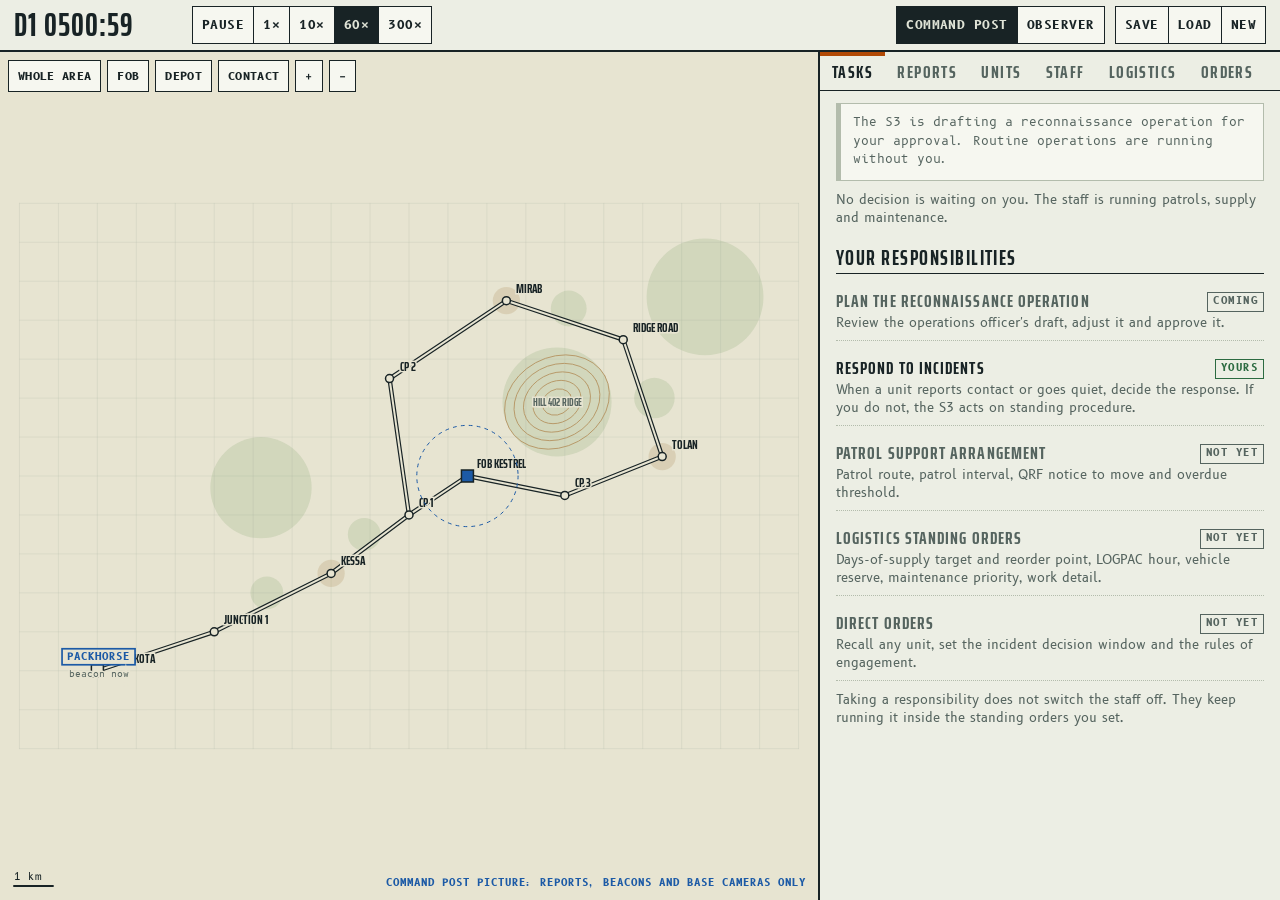
==== index.html @ e35bdf73 "Add command and observer interfaces, doctrine notes and run instructions One canvas map drawn either" ====
<!DOCTYPE html>
<html lang="en" data-phase="day">
<head>
<meta charset="utf-8">
<meta name="viewport" content="width=device-width, initial-scale=1">
<title>FOB Manager</title>
<link rel="preconnect" href="https://fonts.googleapis.com">
<link href="https://fonts.googleapis.com/css2?family=B612:wght@400;700&amp;family=B612+Mono:wght@400;700&amp;family=Saira+Extra+Condensed:wght@500;700&amp;display=swap" rel="stylesheet">
<!--CSS--><link rel="stylesheet" href="src/ui/style.css"><!--/CSS-->
</head>
<body data-mode="command">
<header id="top">
  <div id="clock">D1 0500:00</div>
  <div class="seg" id="speed" role="group" aria-label="Clock speed">
    <button data-a="speed:0" data-v="0" aria-pressed="false">Pause</button><button data-a="speed:1" data-v="1" aria-pressed="false" title="Real time">1×</button><button data-a="speed:10" data-v="10" aria-pressed="false">10×</button><button data-a="speed:60" data-v="60" aria-pressed="true" title="One minute per second">60×</button><button data-a="speed:300" data-v="300" aria-pressed="false" title="Five minutes per second">300×</button>
  </div>
  <span class="sp"></span>
  <div class="seg" id="mode" role="group" aria-label="View">
    <button data-a="mode:command" data-v="command" aria-pressed="true" title="What the command post knows">Command post</button><button data-a="mode:observer" data-v="observer" aria-pressed="false" title="Developer view of the true world">Observer</button>
  </div>
  <div class="seg" role="group" aria-label="Scenario"><button data-a="save">Save</button><button data-a="load">Load</button><button data-a="new">New</button></div>
</header>
<main id="main">
  <section id="mapPane" aria-label="Map">
    <canvas id="map" aria-label="Map of the area of operations"></canvas>
    <div id="mapBar"><button class="btn sm" data-a="jump:ao">Whole area</button><button class="btn sm" data-a="jump:fob">FOB</button><button class="btn sm" data-a="jump:depot">Depot</button><button class="btn sm" data-a="jump:fight">Contact</button><button class="btn sm" data-a="zoom:1.5" aria-label="Zoom in">+</button><button class="btn sm" data-a="zoom:0.667" aria-label="Zoom out">−</button></div>
    <div id="alert"></div>
  </section>
  <section id="side" aria-label="Panels"><nav id="tabs" aria-label="Panels"></nav><div id="panel"></div></section>
</main>
<!--JS-->
<script src="src/sim/core.js"></script><script src="src/sim/inventory.js"></script><script src="src/sim/world.js"></script><script src="src/sim/mechanics.js"></script><script src="src/sim/comms.js"></script><script src="src/sim/units.js"></script><script src="src/sim/enemy.js"></script><script src="src/sim/staff.js"></script><script src="src/sim/player.js"></script><script src="src/sim/sim.js"></script>
<script src="src/ui/map.js"></script><script src="src/ui/app.js"></script>
<!--/JS-->
</body>
</html>
---- src/ui/style.css ----
:root {
  /* Layout: the map leads; a message-pad panel sits beside it. Lighting follows the simulated clock:
     day is printed map paper, night is a dimmed operations room. */
  --paper: #dfe3d6; --panel: #eceee4; --raise: #f6f7f0; --ink: #182325; --mute: #55645f; --line: #b3bcac;
  --accent: #b24a06; --friend: #1c5aa6; --host: #b3261e; --ok: #2c6b41; --warn: #946000; --crit: #b3261e;
  --map: #e7e4d1; --contour: #b89a6a; --water: #4f86a8; --veg: #7fa06c;
  --f-display: 'Saira Extra Condensed', 'Arial Narrow', 'Roboto Condensed', sans-serif;
  --f-body: 'B612', system-ui, -apple-system, 'Segoe UI', sans-serif;
  --f-mono: 'B612 Mono', ui-monospace, 'SF Mono', Menlo, Consolas, monospace;
  color-scheme: light;
}
:root[data-phase="night"] {
  --paper: #121617; --panel: #192022; --raise: #222a2c; --ink: #ddd7c5; --mute: #939a90; --line: #364042;
  --accent: #eba044; --friend: #7ab2f2; --host: #f28374; --ok: #72c08c; --warn: #e5b54a; --crit: #f28374;
  --map: #171c1b; --contour: #5e4d36; --water: #3f6f8c; --veg: #3f5a3c; color-scheme: dark;
}
* { box-sizing: border-box; }
html, body { height: 100%; margin: 0; }
body { background: var(--paper); color: var(--ink); font: 14px/1.45 var(--f-body); display: flex; flex-direction: column; overflow: hidden; transition: background-color 1.2s, color 1.2s; }
button, select, input { font: inherit; color: inherit; } button { cursor: pointer; }
:focus-visible { outline: 2px solid var(--accent); outline-offset: 2px; }
#top { display: flex; align-items: center; gap: 10px; padding: 6px 14px; background: var(--panel); border-bottom: 2px solid var(--ink); flex-wrap: wrap; }
#clock { font: 700 32px/1 var(--f-display); letter-spacing: 0.03em; font-variant-numeric: tabular-nums; min-width: 168px; }
#top .sp { flex: 1; }
.seg { display: inline-flex; border: 1.5px solid var(--ink); flex: none; }
.seg button { border: 0; border-right: 1.5px solid var(--ink); background: var(--raise); padding: 7px 9px; min-height: 36px; font: 700 12px var(--f-mono); letter-spacing: 0.04em; text-transform: uppercase; }
.seg button:last-child { border-right: 0; } .seg button[aria-pressed="true"] { background: var(--ink); color: var(--paper); }
#mode button[aria-pressed="true"][data-v="observer"] { background: var(--host); color: var(--paper); }
#main { flex: 1; min-height: 0; display: flex; flex-direction: column; }
#mapPane { position: relative; flex: 0 0 46%; min-height: 220px; border-bottom: 2px solid var(--ink); background: var(--map); }
#map { position: absolute; inset: 0; width: 100%; height: 100%; touch-action: none; cursor: grab; display: block; }
#mapBar { position: absolute; top: 8px; left: 8px; display: flex; gap: 6px; flex-wrap: wrap; } #alert { position: absolute; top: 8px; right: 8px; }
body[data-mode="observer"] #mapPane { box-shadow: inset 0 0 0 3px var(--host); }
#side { flex: 1; min-height: 0; display: flex; flex-direction: column; background: var(--panel); }
#tabs { display: flex; border-bottom: 1.5px solid var(--ink); overflow-x: auto; flex: none; scrollbar-width: none; }
#tabs button { border: 0; border-top: 4px solid transparent; background: transparent; padding: 7px 12px 9px; font: 700 18px/1 var(--f-display); letter-spacing: 0.08em; text-transform: uppercase; color: var(--mute); white-space: nowrap; }
#tabs button[aria-current="true"] { color: var(--ink); border-top-color: var(--accent); }
.badge { font: 700 10px var(--f-mono); background: var(--crit); color: var(--paper); padding: 1px 5px; margin-left: 5px; vertical-align: 3px; letter-spacing: 0; }
#panel { flex: 1; min-height: 0; overflow-y: auto; padding: 12px 16px 28px; display: flex; flex-direction: column; gap: 10px; }
#panel > * { flex: none; }
h2 { font: 700 21px/1 var(--f-display); letter-spacing: 0.07em; text-transform: uppercase; margin: 10px 0 0; padding-bottom: 5px; border-bottom: 1.5px solid var(--ink); text-wrap: balance; }
p { margin: 0; max-width: 68ch; } .mute { color: var(--mute); } .sm { font-size: 12.5px; }
.bad { color: var(--crit); font-weight: 700; } .good { color: var(--ok); } .amber { color: var(--warn); }
.row { display: flex; flex-wrap: wrap; gap: 8px; align-items: flex-end; }
.btn { border: 1.5px solid var(--ink); background: var(--raise); padding: 8px 12px; min-height: 38px; font: 700 12px var(--f-mono); letter-spacing: 0.03em; text-transform: uppercase; text-align: center; }
.btn.pri { background: var(--ink); color: var(--paper); } .btn.hot { background: var(--accent); border-color: var(--accent); color: var(--paper); }
.btn.sm { min-height: 32px; padding: 5px 9px; font-size: 11px; } .btn:disabled { opacity: 0.4; cursor: default; }
select { border: 1.5px solid var(--ink); background: var(--raise); padding: 7px 6px; min-height: 38px; font: 12.5px var(--f-mono); border-radius: 0; max-width: 100%; }
label.f { display: flex; flex-direction: column; gap: 3px; font: 700 11px var(--f-mono); letter-spacing: 0.06em; text-transform: uppercase; color: var(--mute); }
label.ck { display: flex; gap: 8px; align-items: center; font-size: 13.5px; min-height: 32px; } label.ck input { width: 19px; height: 19px; accent-color: var(--accent); margin: 0; flex: none; }
.chips { display: flex; flex-wrap: wrap; gap: 6px; }
.chip { border: 1.5px solid var(--line); background: var(--raise); padding: 5px 9px; min-height: 32px; font: 12px var(--f-mono); } .chip[aria-pressed="true"] { border-color: var(--ink); box-shadow: inset 0 0 0 1.5px var(--ink); }
.card { background: var(--raise); border: 1px solid var(--line); border-left: 5px solid var(--line); padding: 10px 12px; display: flex; flex-direction: column; gap: 6px; }
.card.crit { border-left-color: var(--crit); } .card.warn { border-left-color: var(--warn); } .card.blue { border-left-color: var(--friend); } .card.acc { border-left-color: var(--accent); } .card.red { border-left-color: var(--host); }
.card .hd { display: flex; gap: 8px; align-items: baseline; flex-wrap: wrap; } .card .hd b { font: 700 21px/1 var(--f-display); letter-spacing: 0.05em; }
.tag { font: 700 10px var(--f-mono); letter-spacing: 0.05em; text-transform: uppercase; border: 1px solid currentColor; padding: 1px 5px; white-space: nowrap; color: var(--mute); }
.tag.crit { color: var(--crit); } .tag.warn { color: var(--warn); } .tag.blue { color: var(--friend); } .tag.ok { color: var(--ok); }
.kv { font: 12px/1.55 var(--f-mono); color: var(--mute); } .kv b { color: var(--ink); font-weight: 700; }
.msg { border: 1.5px solid var(--crit); color: var(--crit); padding: 8px 10px; font: 700 12.5px var(--f-mono); } .msg.ok { border-color: var(--ok); color: var(--ok); }
.num { display: flex; align-items: center; justify-content: space-between; gap: 10px; flex-wrap: wrap; padding: 6px 0; border-bottom: 1px dotted var(--line); font-size: 13.5px; }
.lock { display: grid; grid-template-columns: 1fr auto; gap: 2px 10px; padding: 8px 0; border-bottom: 1px dotted var(--line); color: var(--mute); }
.lock b { font: 700 18px/1.1 var(--f-display); letter-spacing: 0.06em; text-transform: uppercase; } .lock.held b { color: var(--ink); } .lock span:last-child { grid-column: 1 / -1; font-size: 12.5px; }
.tw { overflow-x: auto; }
table { border-collapse: collapse; width: 100%; font: 12px var(--f-mono); font-variant-numeric: tabular-nums; }
th { text-align: left; font-weight: 700; font-size: 10.5px; letter-spacing: 0.06em; text-transform: uppercase; color: var(--mute); border-bottom: 1.5px solid var(--ink); padding: 4px 8px 4px 0; white-space: nowrap; }
td { padding: 5px 8px 5px 0; border-bottom: 1px dotted var(--line); vertical-align: top; }
.ln { display: grid; grid-template-columns: 64px 1fr; gap: 0 8px; padding: 5px 0 5px 8px; border-bottom: 1px dotted var(--line); border-left: 4px solid transparent; font: 12.5px/1.45 var(--f-mono); }
.ln .tm { color: var(--mute); font-variant-numeric: tabular-nums; } .ln .fr { font-weight: 700; } .ln .late { color: var(--warn); } .ln .why { display: block; color: var(--mute); font-size: 11.5px; }
.ln.pP { border-left-color: var(--warn); } .ln.pF { border-left-color: var(--crit); background: color-mix(in srgb, var(--crit) 8%, transparent); }
@media (min-width: 980px) {
  #main { flex-direction: row; } #mapPane { flex: 1 1 auto; border-bottom: 0; border-right: 2px solid var(--ink); } #side { flex: 0 0 460px; }
}
@media (prefers-reduced-motion: reduce) { body { transition: none; } }
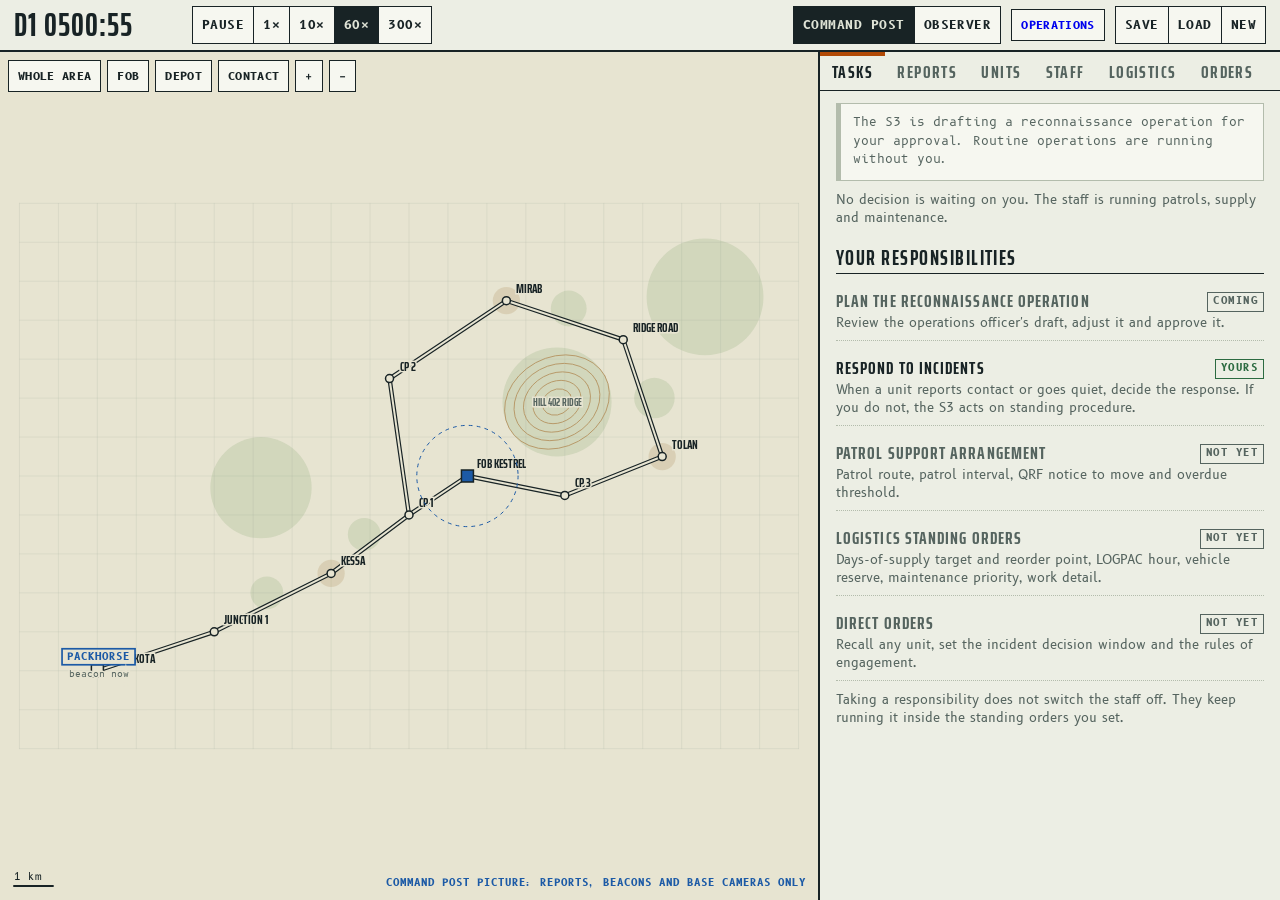
==== commit b3294554: "Add the operations manager: two raid scenarios on the shared engine A new ops.html page where the pl" ====
--- a/index.html
+++ b/index.html
@@ -18,6 +18,7 @@
   <div class="seg" id="mode" role="group" aria-label="View">
     <button data-a="mode:command" data-v="command" aria-pressed="true" title="What the command post knows">Command post</button><button data-a="mode:observer" data-v="observer" aria-pressed="false" title="Developer view of the true world">Observer</button>
   </div>
+  <a class="btn sm" href="ops.html" style="text-decoration:none;display:inline-flex;align-items:center">Operations</a>
   <div class="seg" role="group" aria-label="Scenario"><button data-a="save">Save</button><button data-a="load">Load</button><button data-a="new">New</button></div>
 </header>
 <main id="main">
@@ -29,7 +30,7 @@
   <section id="side" aria-label="Panels"><nav id="tabs" aria-label="Panels"></nav><div id="panel"></div></section>
 </main>
 <!--JS-->
-<script src="src/sim/core.js"></script><script src="src/sim/inventory.js"></script><script src="src/sim/world.js"></script><script src="src/sim/mechanics.js"></script><script src="src/sim/comms.js"></script><script src="src/sim/units.js"></script><script src="src/sim/enemy.js"></script><script src="src/sim/staff.js"></script><script src="src/sim/player.js"></script><script src="src/sim/sim.js"></script>
+<script src="src/sim/core.js"></script><script src="src/sim/inventory.js"></script><script src="src/sim/world.js"></script><script src="src/sim/mechanics.js"></script><script src="src/sim/comms.js"></script><script src="src/sim/units.js"></script><script src="src/sim/enemy.js"></script><script src="src/sim/staff.js"></script><script src="src/sim/player.js"></script><script src="src/sim/ops.js"></script><script src="src/sim/sim.js"></script>
 <script src="src/ui/map.js"></script><script src="src/ui/app.js"></script>
 <!--/JS-->
 </body>
--- a/src/ui/style.css
+++ b/src/ui/style.css
@@ -3,7 +3,7 @@
      day is printed map paper, night is a dimmed operations room. */
   --paper: #dfe3d6; --panel: #eceee4; --raise: #f6f7f0; --ink: #182325; --mute: #55645f; --line: #b3bcac;
   --accent: #b24a06; --friend: #1c5aa6; --host: #b3261e; --ok: #2c6b41; --warn: #946000; --crit: #b3261e;
-  --map: #e7e4d1; --contour: #b89a6a; --water: #4f86a8; --veg: #7fa06c;
+  --map: #e7e4d1; --contour: #b89a6a; --water: #4f86a8; --veg: #7fa06c; --el4: #6b47a8;
   --f-display: 'Saira Extra Condensed', 'Arial Narrow', 'Roboto Condensed', sans-serif;
   --f-body: 'B612', system-ui, -apple-system, 'Segoe UI', sans-serif;
   --f-mono: 'B612 Mono', ui-monospace, 'SF Mono', Menlo, Consolas, monospace;
@@ -12,7 +12,7 @@
 :root[data-phase="night"] {
   --paper: #121617; --panel: #192022; --raise: #222a2c; --ink: #ddd7c5; --mute: #939a90; --line: #364042;
   --accent: #eba044; --friend: #7ab2f2; --host: #f28374; --ok: #72c08c; --warn: #e5b54a; --crit: #f28374;
-  --map: #171c1b; --contour: #5e4d36; --water: #3f6f8c; --veg: #3f5a3c; color-scheme: dark;
+  --map: #171c1b; --contour: #5e4d36; --water: #3f6f8c; --veg: #3f5a3c; --el4: #c4a0f5; color-scheme: dark;
 }
 * { box-sizing: border-box; }
 html, body { height: 100%; margin: 0; }
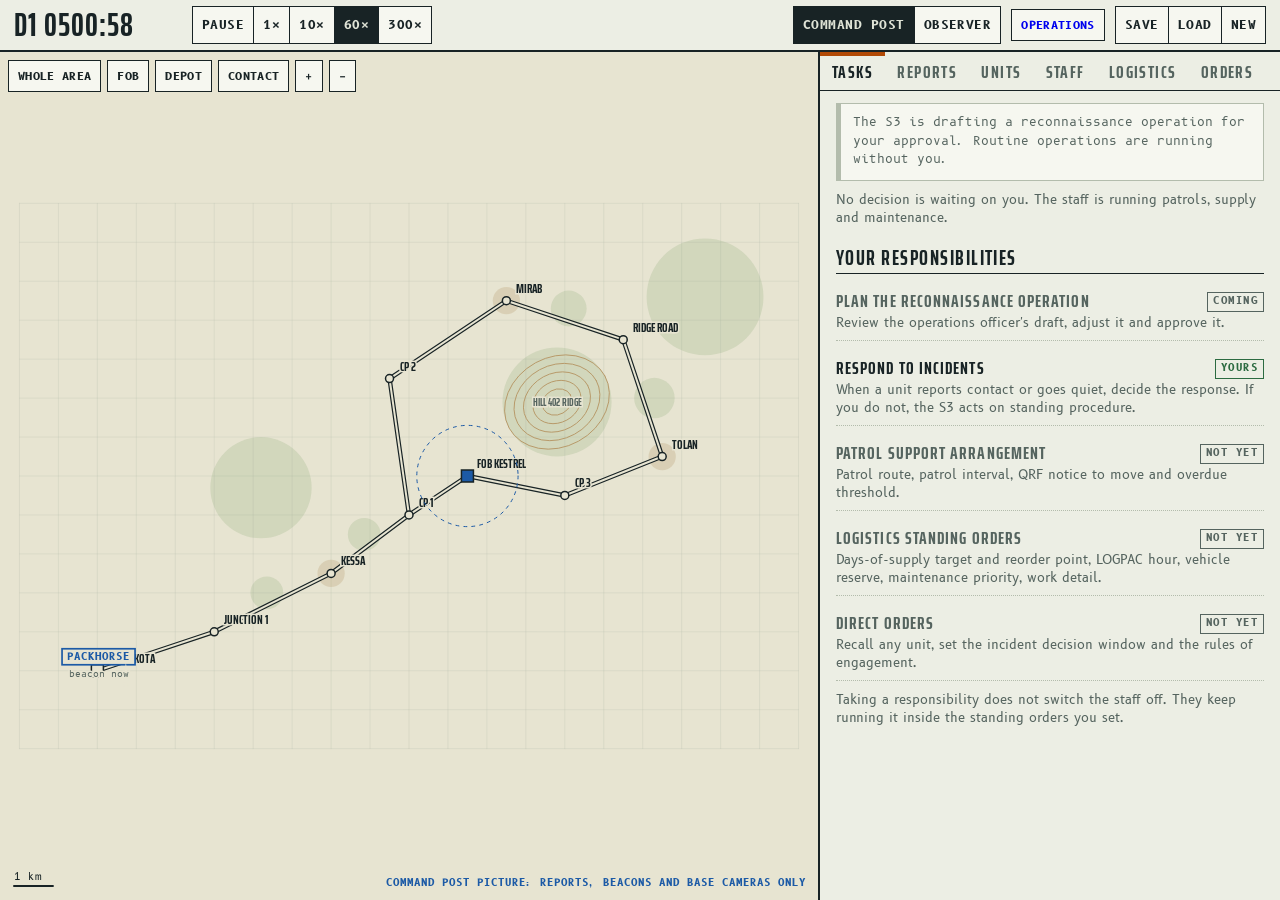
==== commit 3576e763: "Add the compound raid engine: walls, doors, floors, breaching, room clearing, helicopters Occupants " ====
--- a/index.html
+++ b/index.html
@@ -30,7 +30,7 @@
   <section id="side" aria-label="Panels"><nav id="tabs" aria-label="Panels"></nav><div id="panel"></div></section>
 </main>
 <!--JS-->
-<script src="src/sim/core.js"></script><script src="src/sim/inventory.js"></script><script src="src/sim/world.js"></script><script src="src/sim/mechanics.js"></script><script src="src/sim/comms.js"></script><script src="src/sim/units.js"></script><script src="src/sim/enemy.js"></script><script src="src/sim/staff.js"></script><script src="src/sim/player.js"></script><script src="src/sim/ops.js"></script><script src="src/sim/sim.js"></script>
+<script src="src/sim/core.js"></script><script src="src/sim/inventory.js"></script><script src="src/sim/world.js"></script><script src="src/sim/mechanics.js"></script><script src="src/sim/comms.js"></script><script src="src/sim/units.js"></script><script src="src/sim/enemy.js"></script><script src="src/sim/staff.js"></script><script src="src/sim/player.js"></script><script src="src/sim/ops.js"></script><script src="src/sim/cqb.js"></script><script src="src/sim/sim.js"></script>
 <script src="src/ui/map.js"></script><script src="src/ui/app.js"></script>
 <!--/JS-->
 </body>
